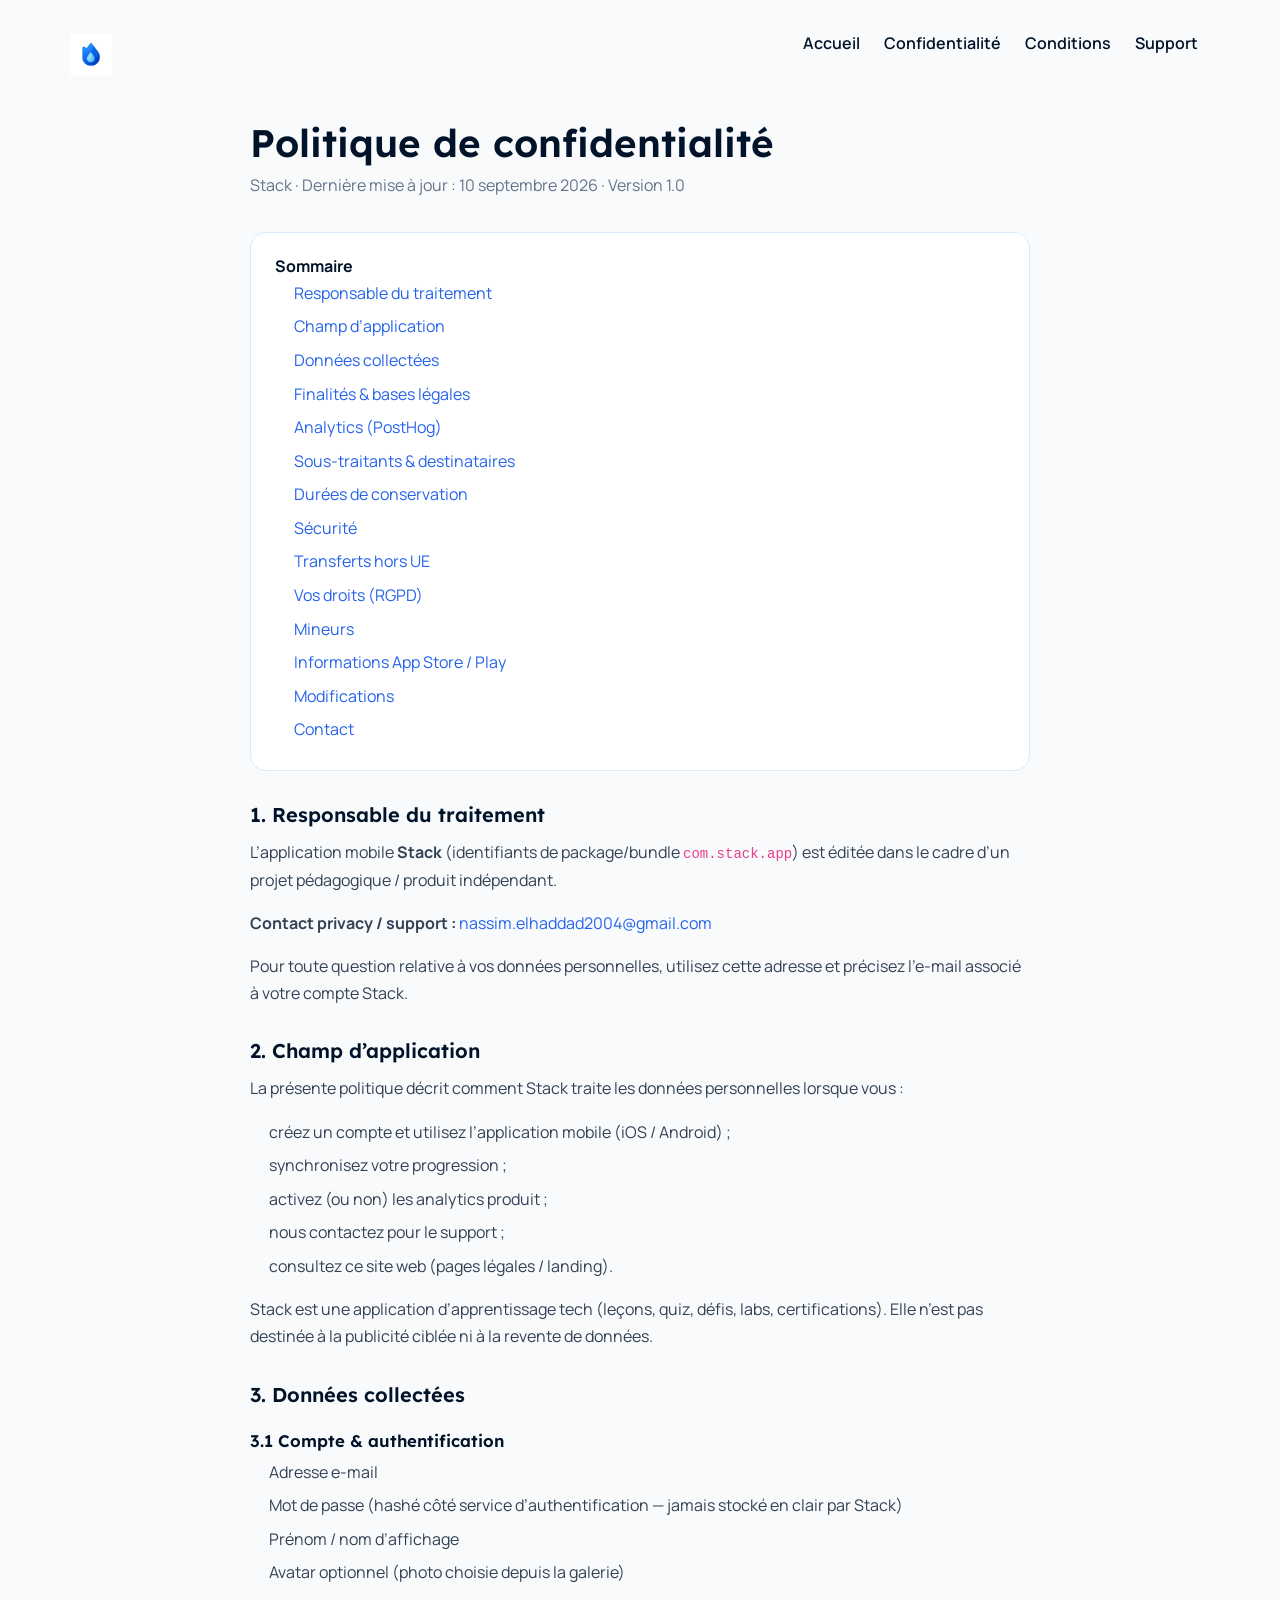
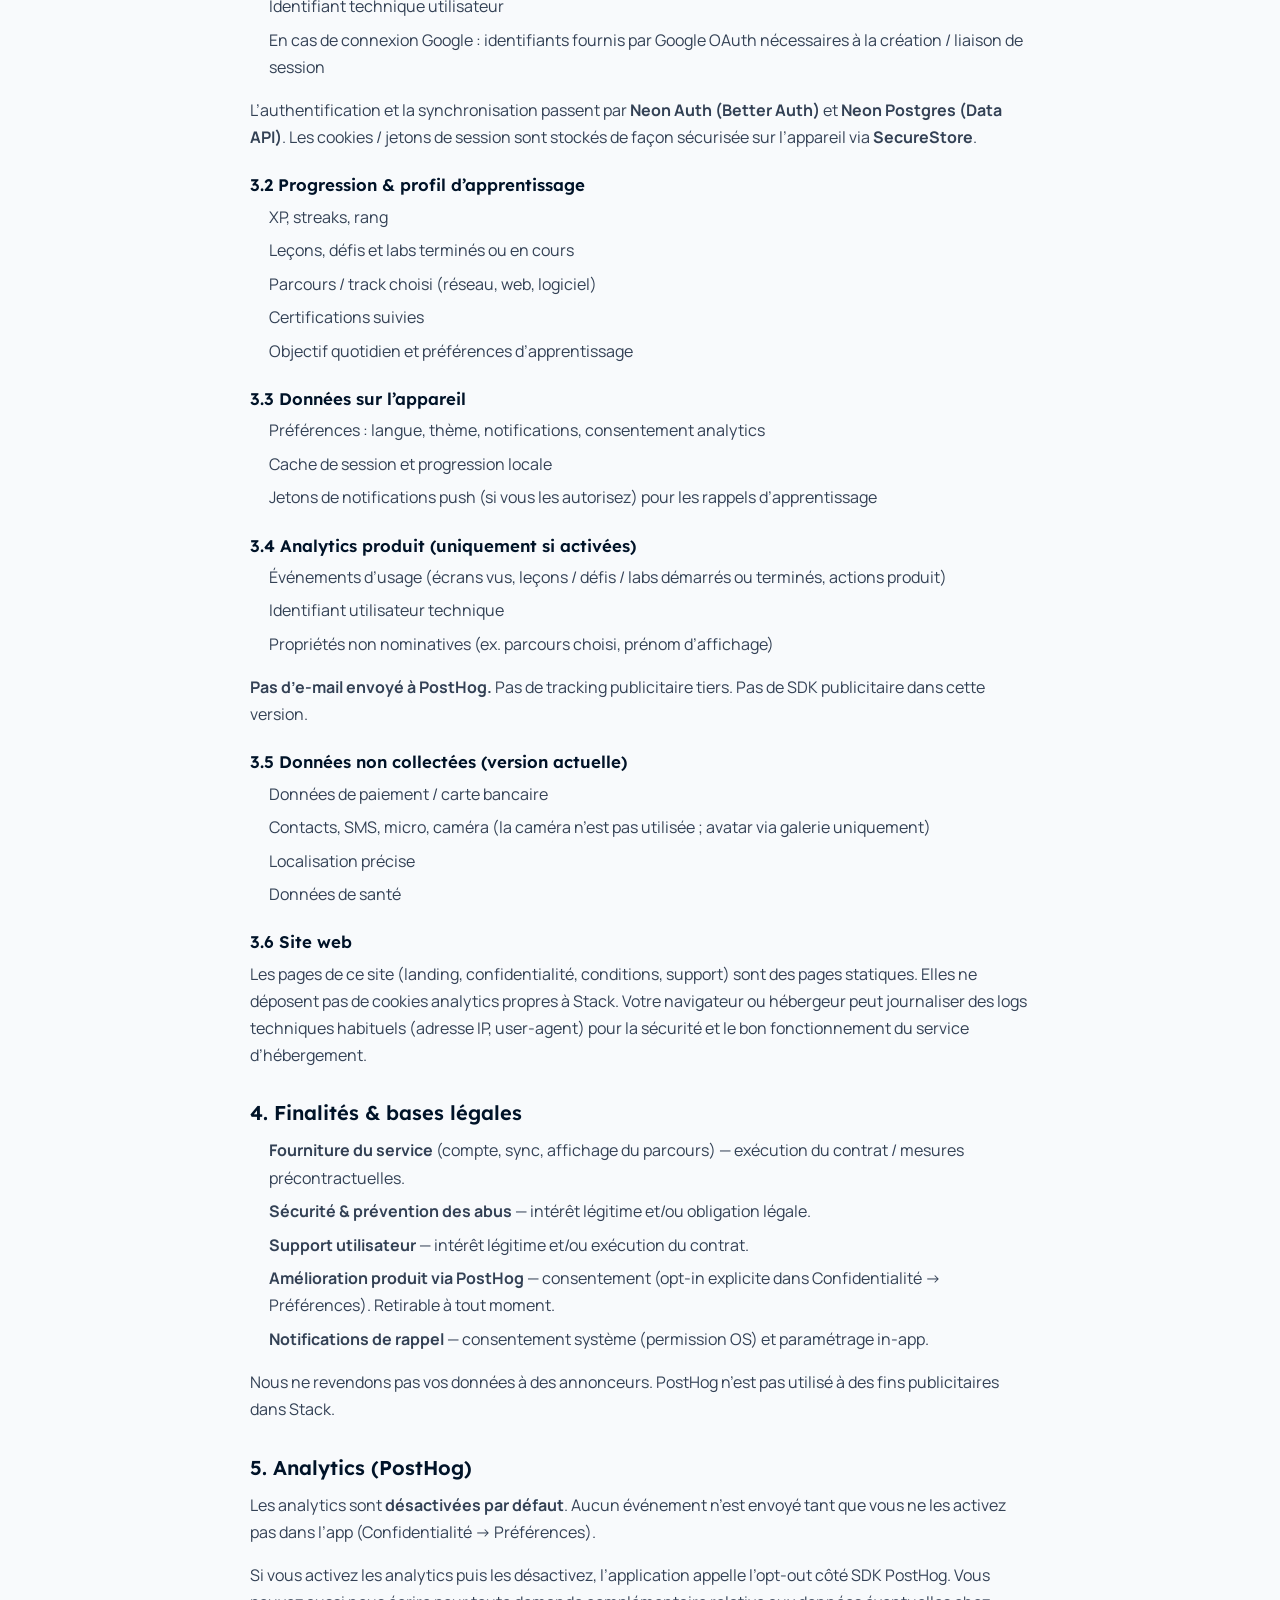
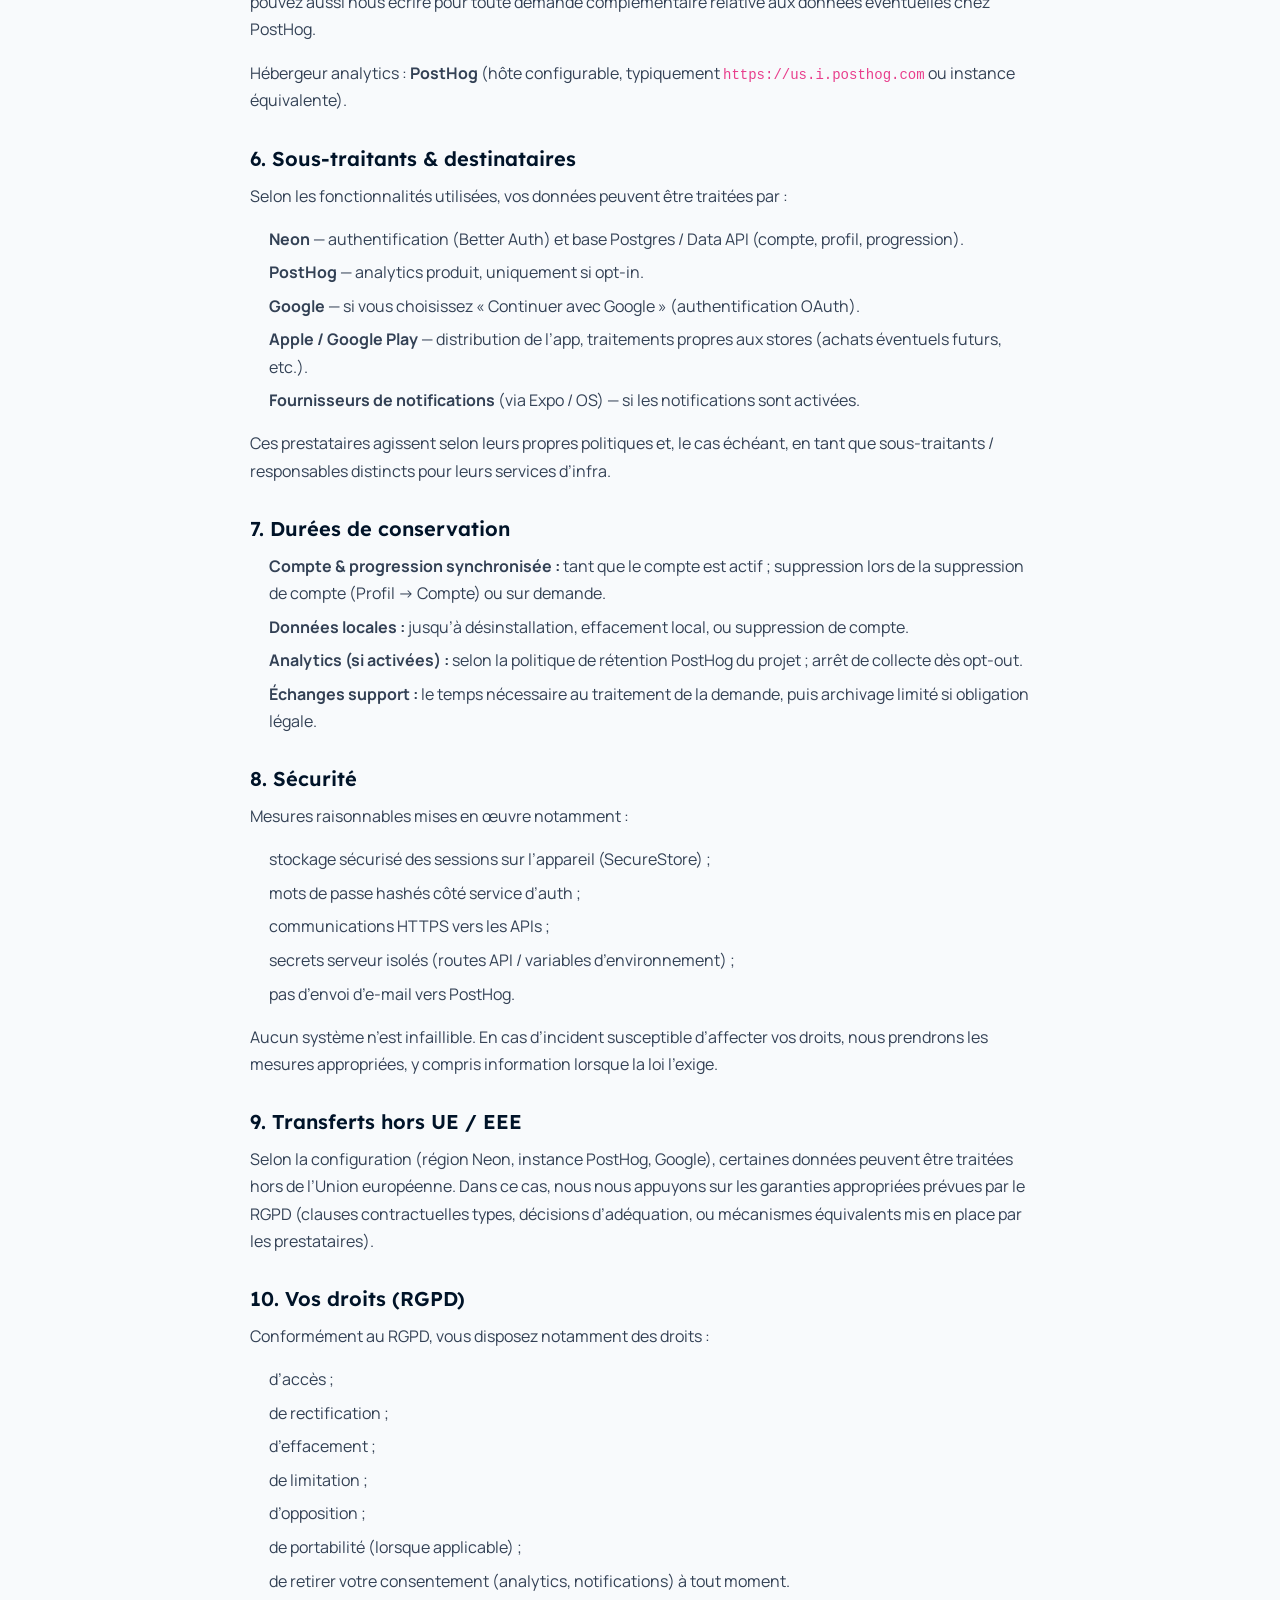
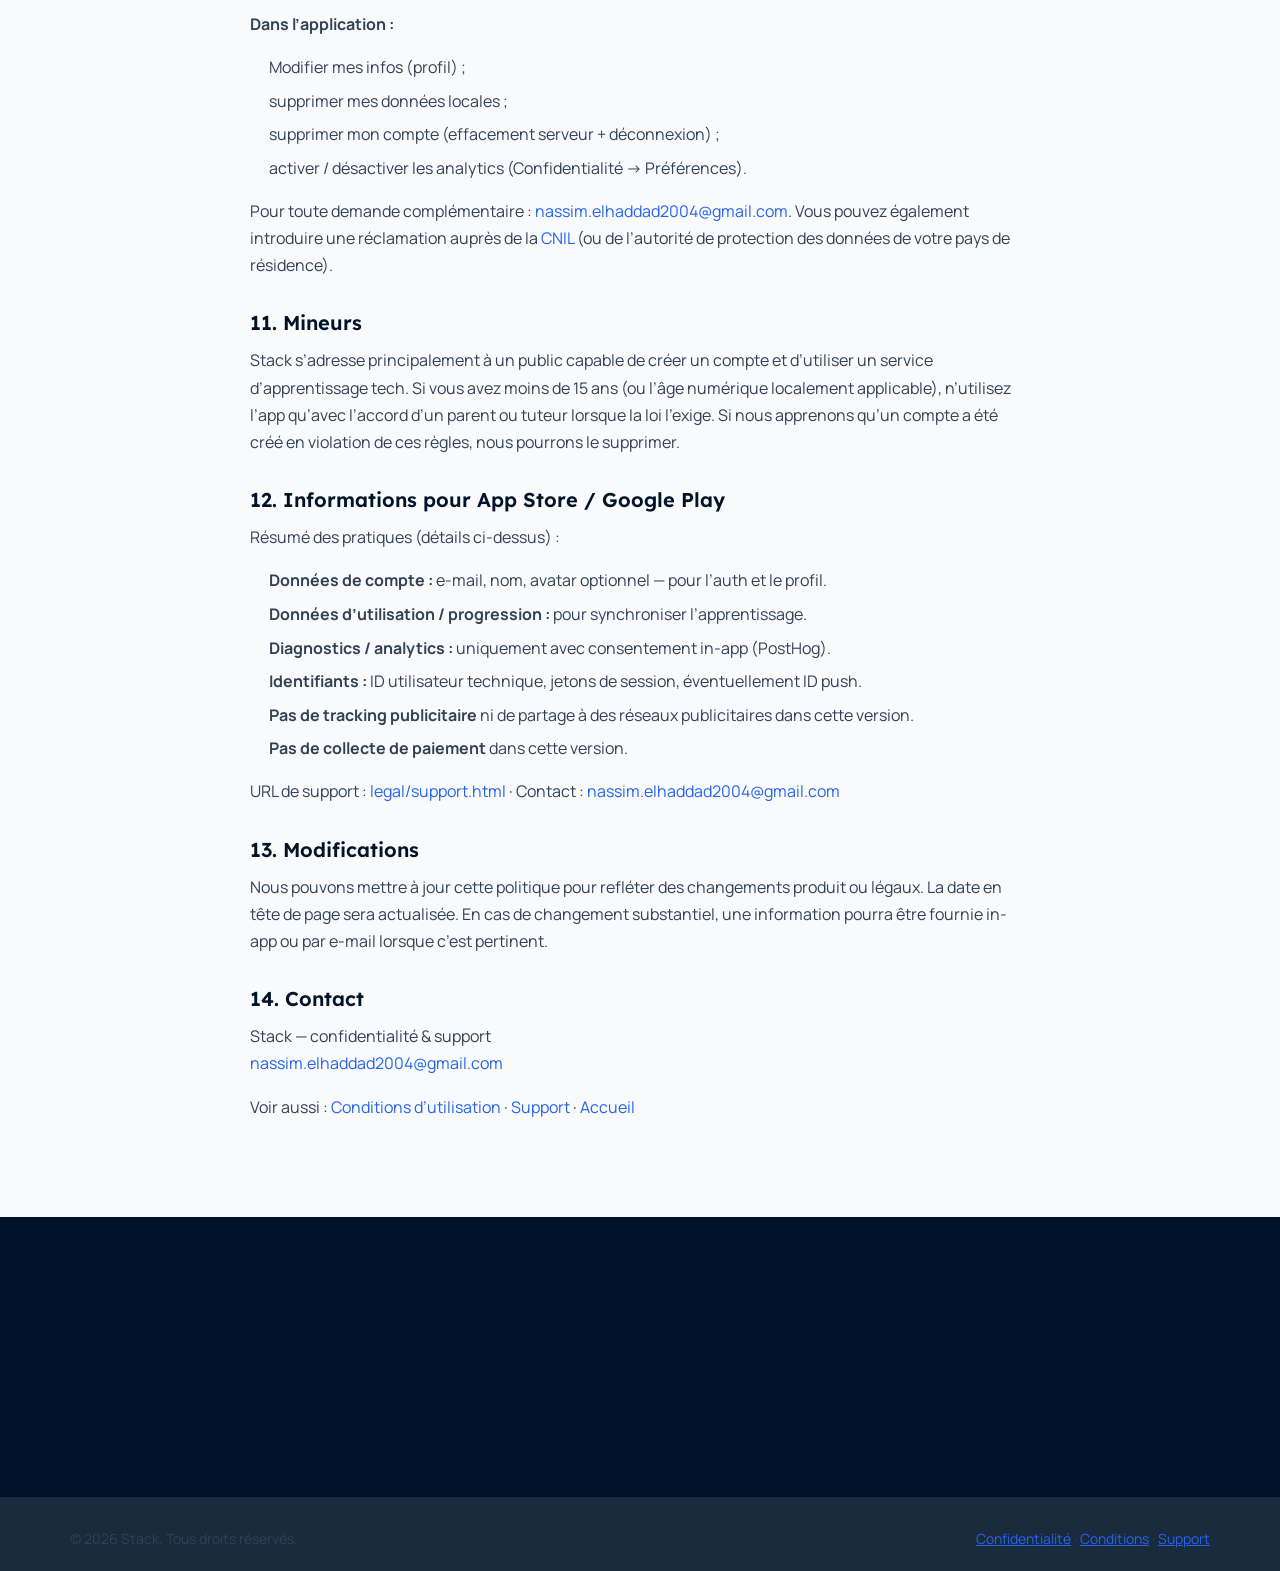
==== privacy.html @ 30d8c5fd "Initial commit: landing Stack avec pages légales. Adapte le template mobile à Stack et ajoute privac" ====
<!DOCTYPE html>
<html lang="fr">
<head>
  <meta charset="utf-8">
  <meta http-equiv="refresh" content="0; url=legal/privacy.html">
  <link rel="canonical" href="legal/privacy.html">
  <title>Redirection — Confidentialité Stack</title>
</head>
<body>
  <p>Redirection vers la <a href="legal/privacy.html">politique de confidentialité</a>.</p>
</body>
</html>
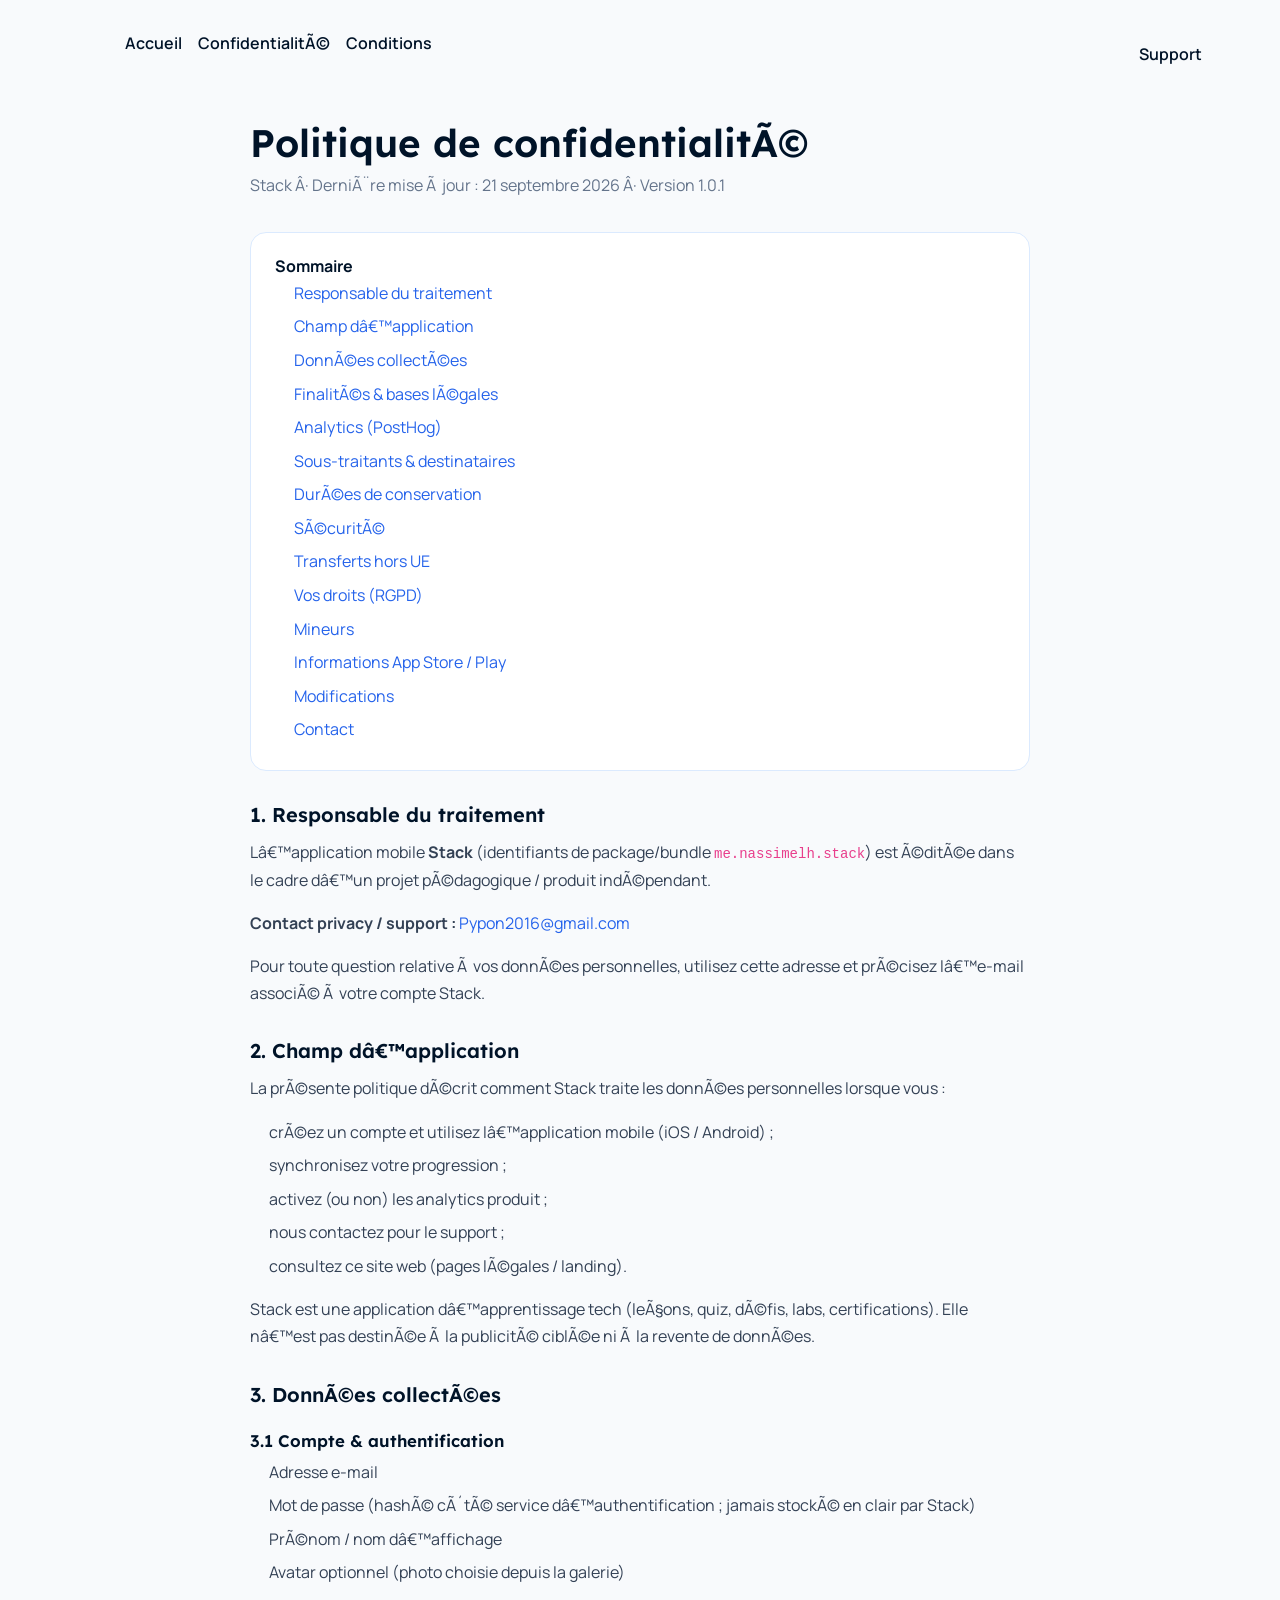
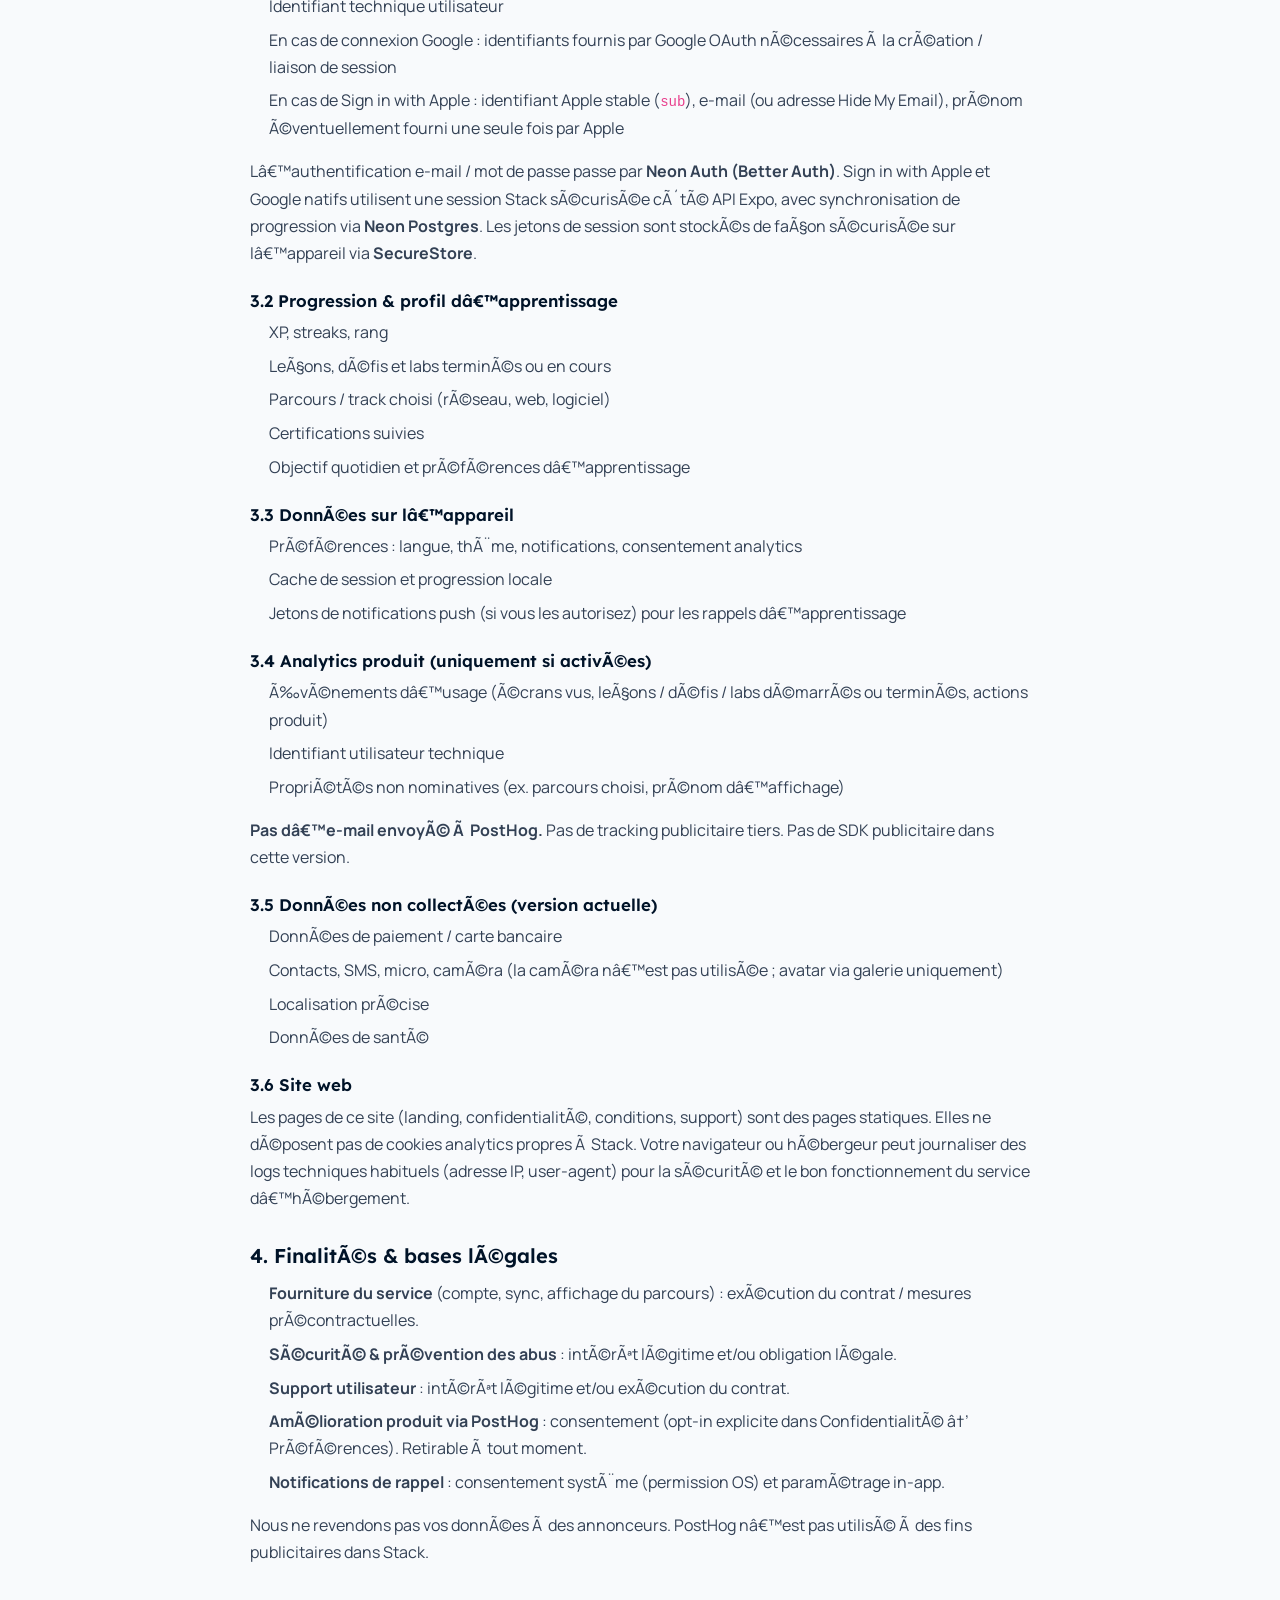
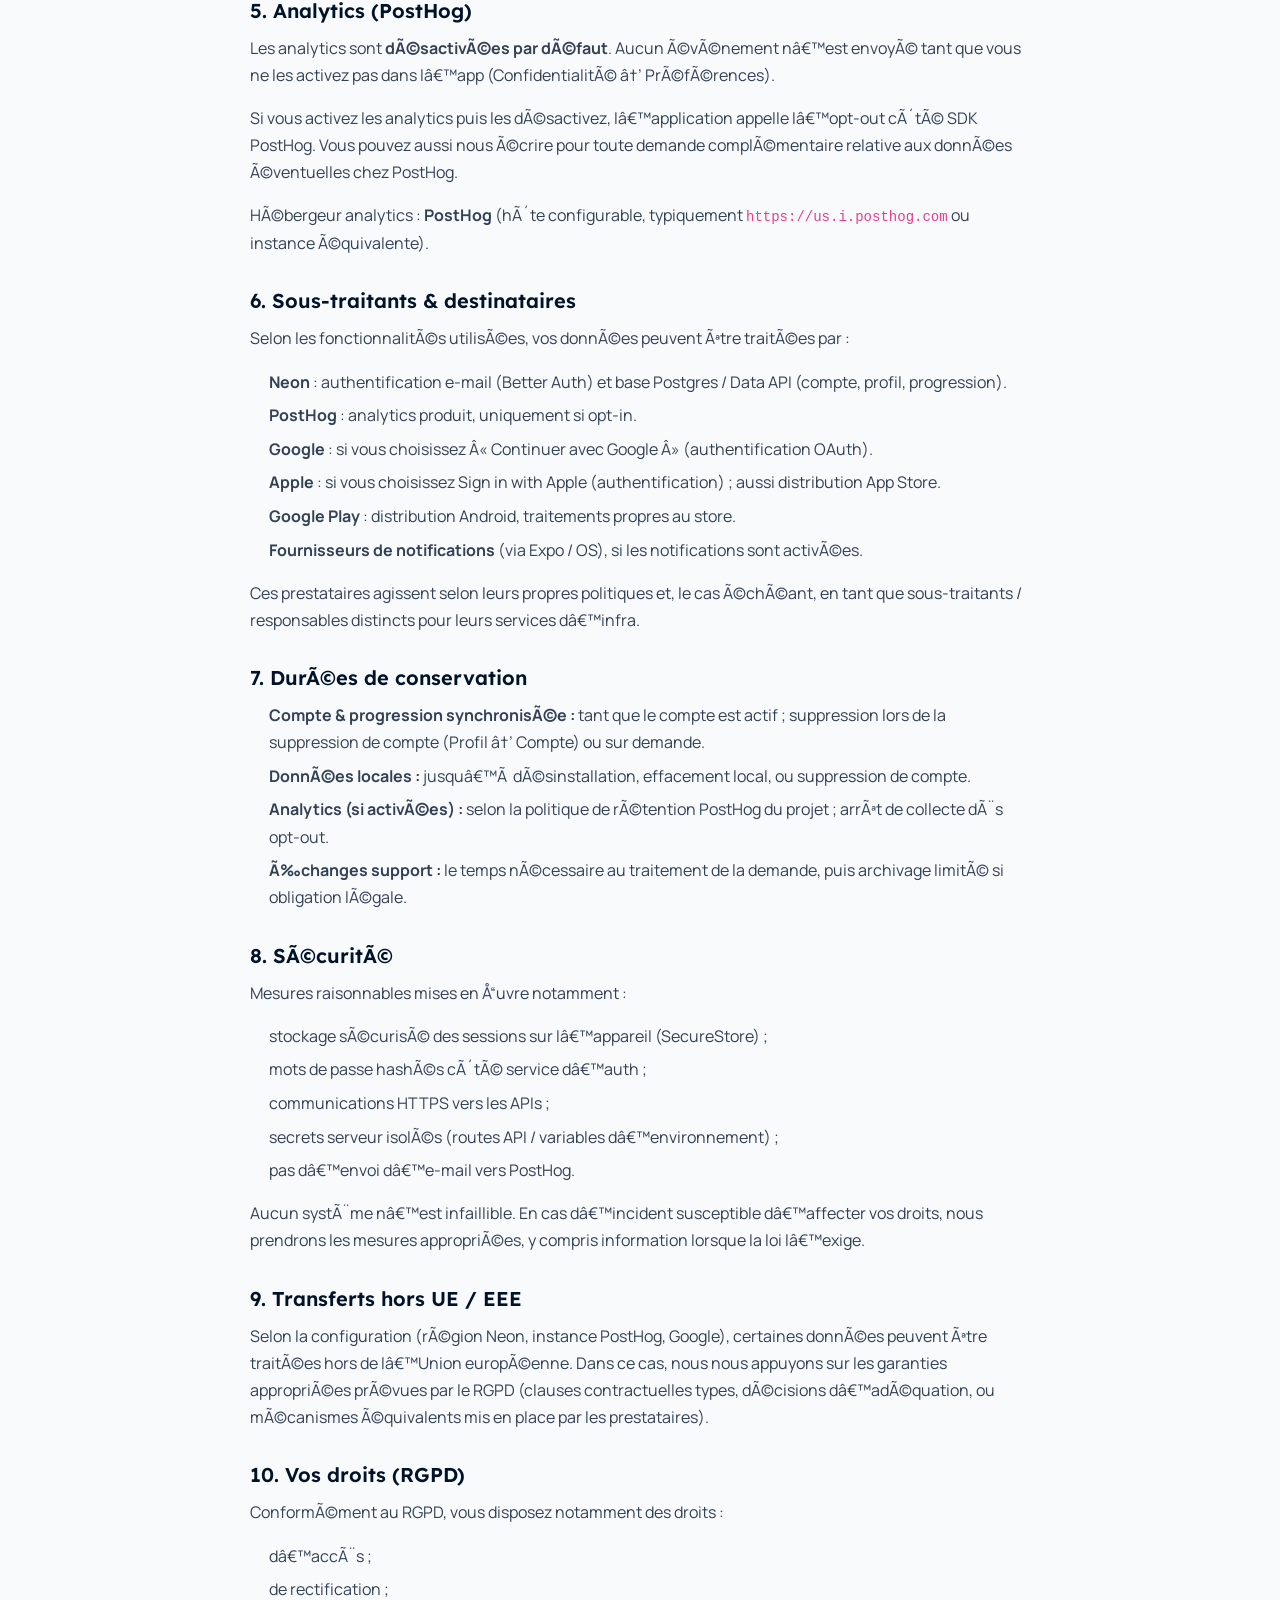
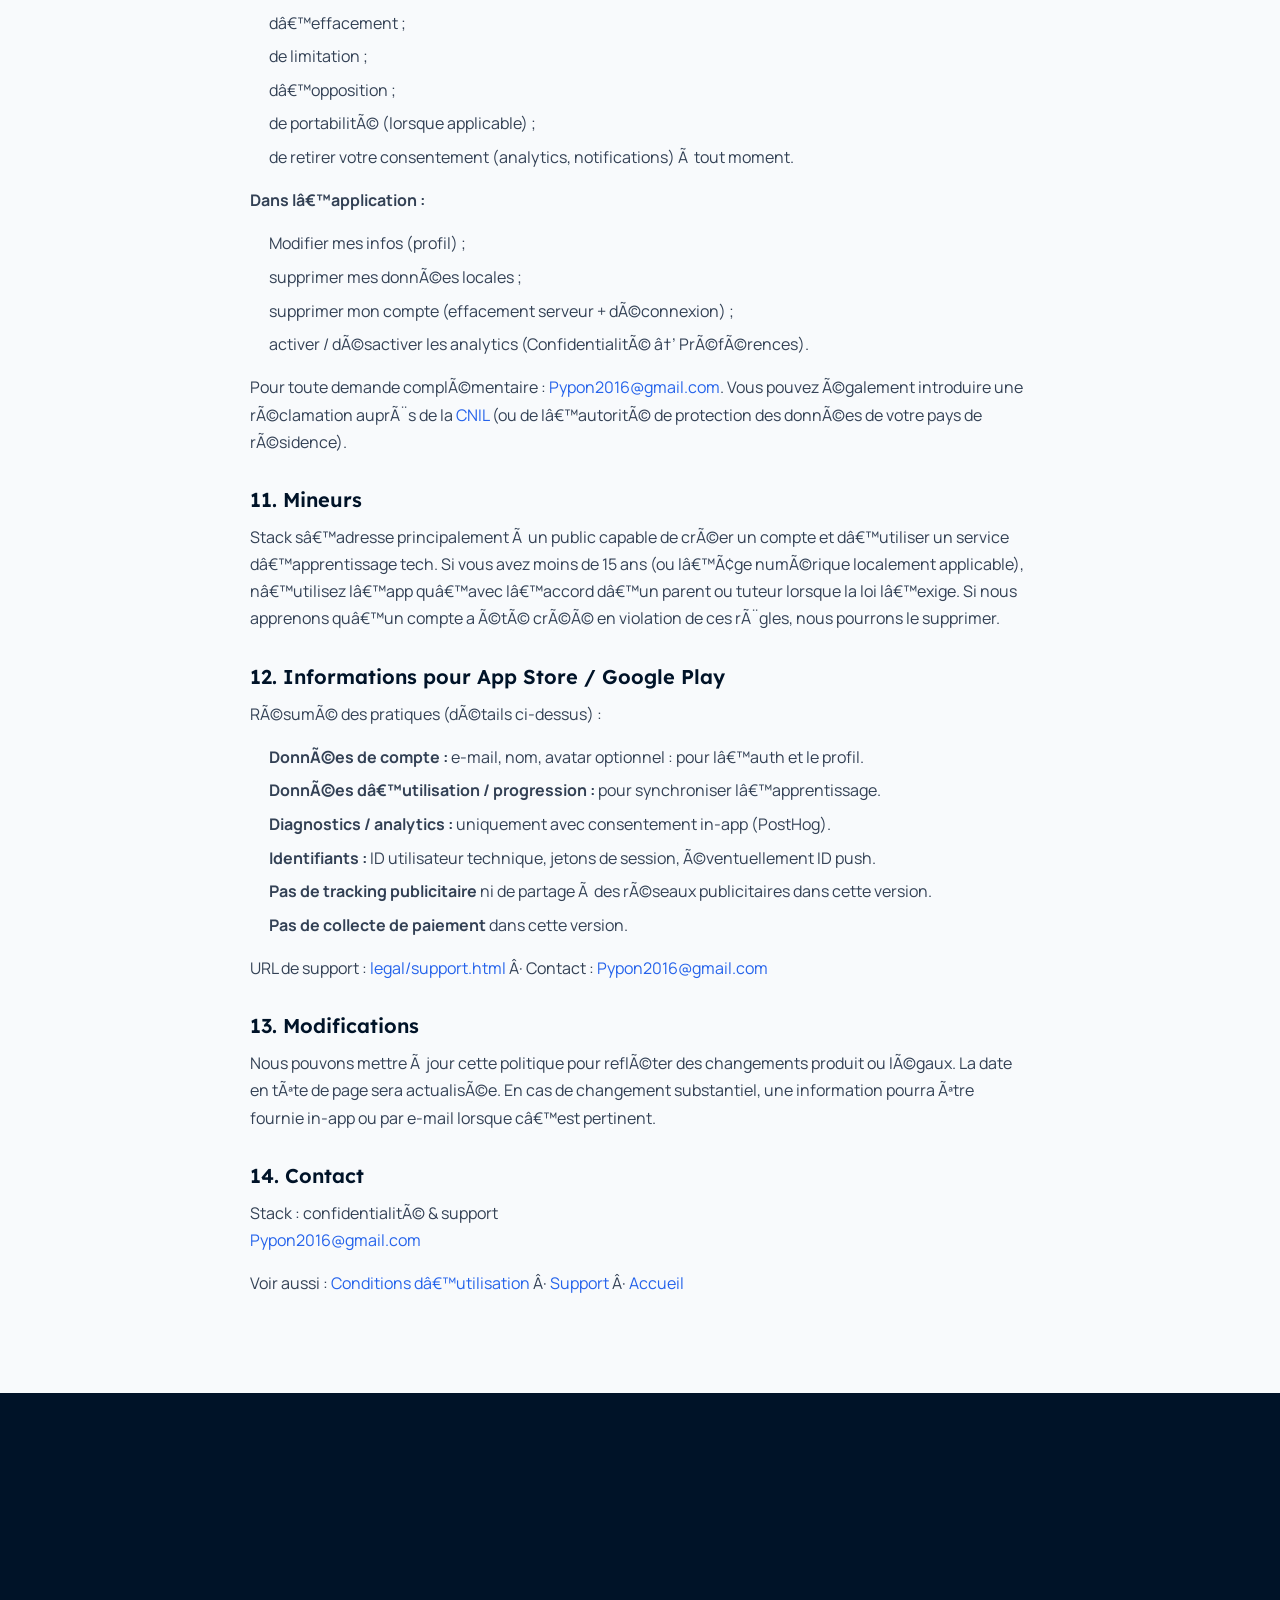
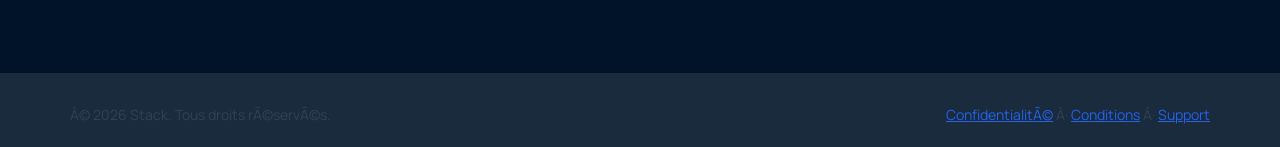
==== commit 3d5aac82: "Enhance landing page content and styling - Updated design context in .impeccable.md for clarity and " ====
--- a/privacy.html
+++ b/privacy.html
@@ -4,7 +4,7 @@
   <meta charset="utf-8">
   <meta http-equiv="refresh" content="0; url=legal/privacy.html">
   <link rel="canonical" href="legal/privacy.html">
-  <title>Redirection — Confidentialité Stack</title>
+  <title>Redirection : Confidentialité Stack</title>
 </head>
 <body>
   <p>Redirection vers la <a href="legal/privacy.html">politique de confidentialité</a>.</p>
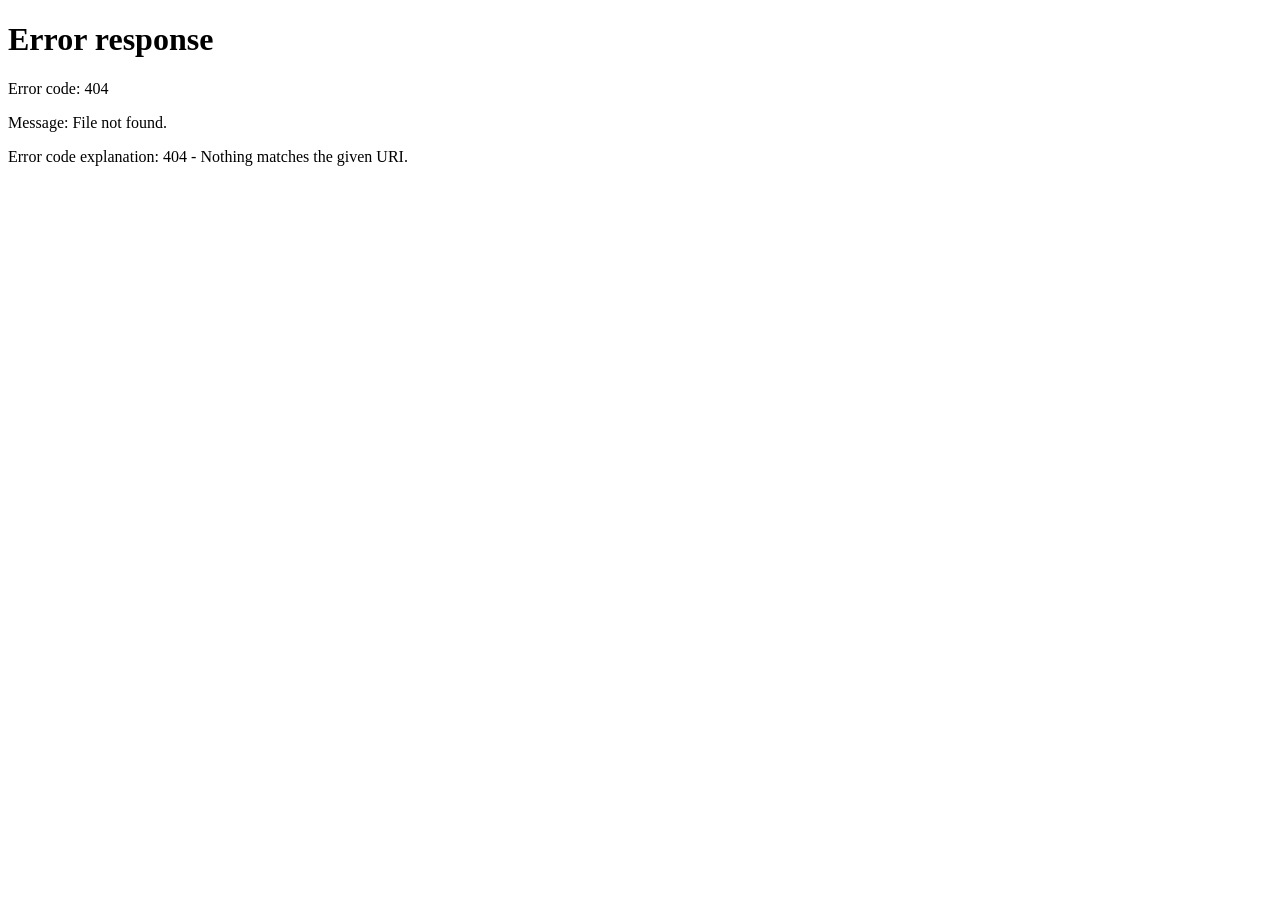
==== commit 24f202d7: "Enable clean URLs on Vercel for legal pages and home. Co-authored-by: Cursor <cursoragent@cursor.com" ====
--- a/privacy.html
+++ b/privacy.html
@@ -2,11 +2,11 @@
 <html lang="fr">
 <head>
   <meta charset="utf-8">
-  <meta http-equiv="refresh" content="0; url=legal/privacy.html">
-  <link rel="canonical" href="legal/privacy.html">
+  <meta http-equiv="refresh" content="0; url=/legal/privacy">
+  <link rel="canonical" href="/legal/privacy">
   <title>Redirection : Confidentialité Stack</title>
 </head>
 <body>
-  <p>Redirection vers la <a href="legal/privacy.html">politique de confidentialité</a>.</p>
+  <p>Redirection vers la <a href="/legal/privacy">politique de confidentialité</a>.</p>
 </body>
 </html>
